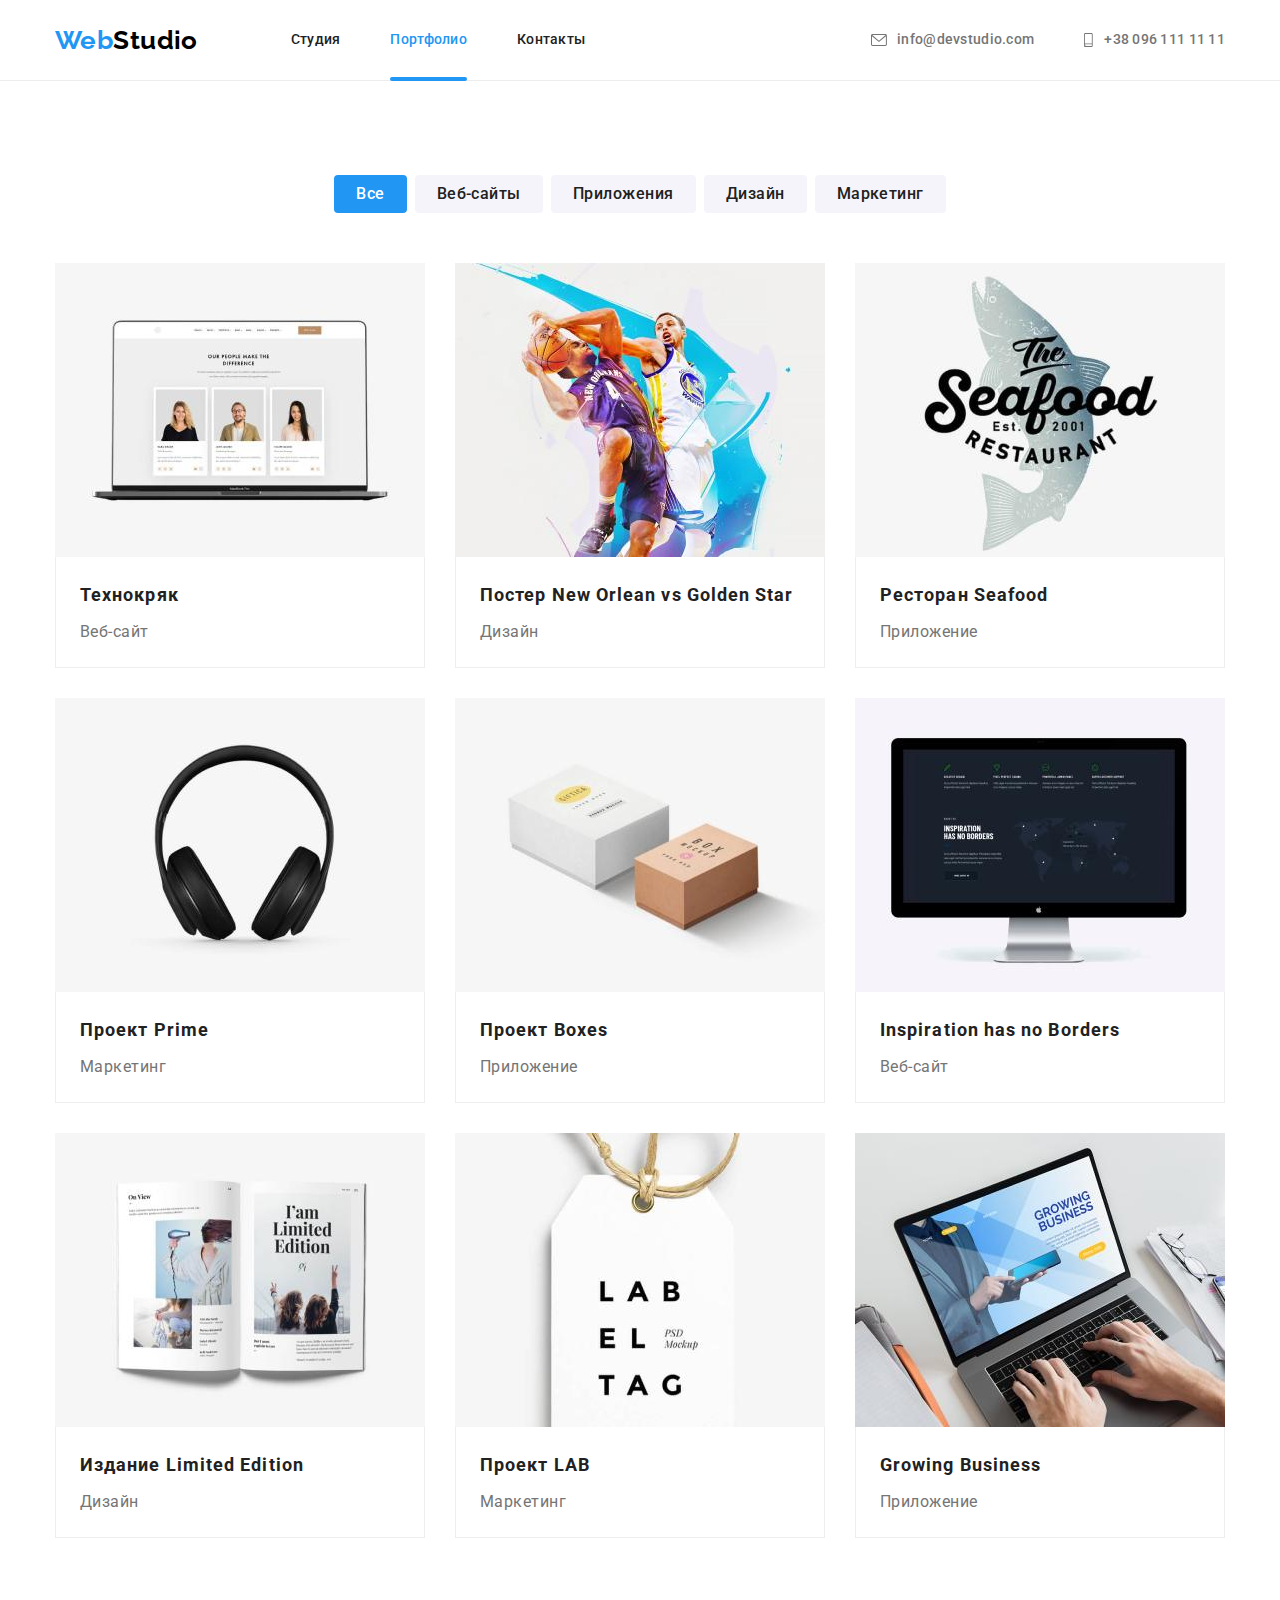
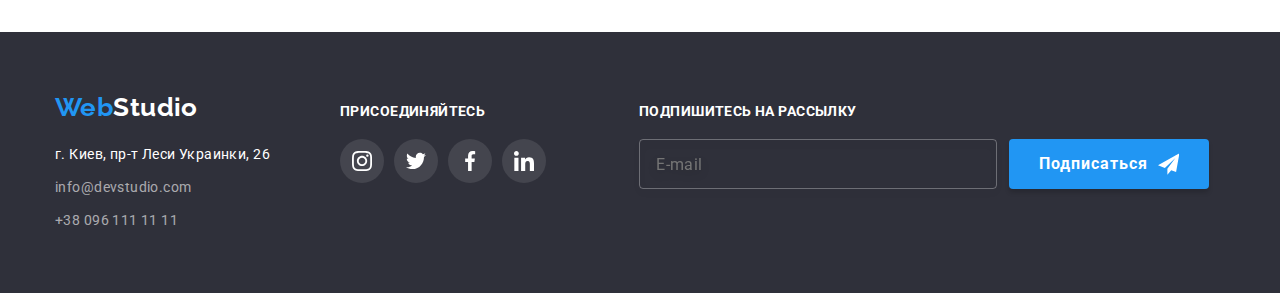
==== portfolio.html @ 06416f3c "змінені імена класів згідно ВЕМ" ====
<!DOCTYPE html>
<html lang="en">
<head>
    <meta charset="UTF-8">
    <meta http-equiv="X-UA-Compatible" content="IE=edge">
    <meta name="viewport" content="width=device-width, initial-scale=1.0">
    <title>Portfolio</title>
    <link href="https://fonts.googleapis.com/css2?family=Raleway:wght@700&family=Roboto:wght@400;500;700;900&display=swap"
        rel="stylesheet">
    <link rel="stylesheet" href="https://cdnjs.cloudflare.com/ajax/libs/modern-normalize/1.1.0/modern-normalize.min.css">
    <link rel="stylesheet" href="./css/styles.css">
</head>
<body>
    <!--навигация-->
    <header class="header">
        <div class="header__container container">
            <nav class="site-nav">
                <a href="./index.html" class="logo">Web<span class="logo__half">Studio</span></a>
                <ul class="site-nav list">
                    <li class="site-nav__item">
                        <a href="./index.html" class="site-nav__link">Студия</a>
                    </li>
                    <li class="site-nav__item">
                        <a href="./portfolio.html" class="site-nav__link site-nav__link--curent">Портфолио</a>
                    </li>
                    <li class="site-nav__item">
                        <a href="#" class="site-nav__link">Контакты</a>
                    </li>
    
                </ul>
            </nav>
            <ul class="header-contact list">
                <li class="header-contact__item">
                    <a href="mailto:info@devstudio.com" class="header-contact__link">
                        <svg class="header-contact__icon" style="width: 16px; height: 12px;">
                            <use href="./images/symbol-defs.svg#icon-envelope"></use>
                        </svg>
                        info@devstudio.com
                    </a>
                </li>
                <li><a href="tel:+380961111111" class="header-contact__link">
                        <svg class="header-contact__icon" style="width: 10px; height: 16px;">
                            <use href="./images/symbol-defs.svg#icon-smartphone"></use>
                        </svg>
                        +38 096 111 11 11</a></li>
            </ul>
        </div>
    </header>
        <main>
            <section class="portfolio section">
                <div class="container">
                <h1 class="portfolio__title-visually-hidden">Портфолио</h1>
                <!--фильтр-->
                <ul class="filter list">
                    <li class="filter__item"><button type="button" class="filter__button filter__button--curent">Все</button></li>
                    <li class="filter__item"><button type="button" class="filter__button">Веб-сайты</button></li>
                    <li class="filter__item"><button type="button" class="filter__button">Приложения</button></li>
                    <li class="filter__item"><button type="button" class="filter__button">Дизайн</button></li>
                    <li class="filter__item"><button type="button" class="filter__button">Маркетинг</button></li>
                </ul>

                <!--портфолио-->
                <ul class="project list">
                    <li class="project__item">
                        <a href="#" class="project__link">
                            <div class="project__thumb">
                                <img src="./images/Technocrack.jpg" alt="laptop" width="370" height="294">
                                <div class="overlay">
                                 <article>Технокряк это современная площадка распространения коронавируса. Компании используют эту платформу для цифрового
                            шпионажа и атак на защищённые сервера конкурентов.
                                 </article>
                                </div>
                            </div>
                            <div class="project__description">
                                <h3 class="project__title">Технокряк</h3>
                                <p class="project__type">Веб-сайт</p>
                            </div>
                        </a>
                    </li>
                    <li class="project__item">
                        <a href="#" class="project__link">
                            <div class="project__thumb">
                                <img src="./images/NewOrlean.jpg" alt="bascetball players" width="370" height="294">
                                <div class="overlay">
                                    <article>Lorem, ipsum dolor sit amet consectetur adipisicing elit. Labore delectus, nemo laborum velit error totam veniam ducimus repudiandae aut sint alias quisquam exercitationem tempore? Delectus, iusto aliquam.
                                    </article>
                                </div>
                            </div>
                            <div class="project__description">
                                <h3 class="project__title">Постер New Orlean vs Golden Star</h3>
                                <p class="project__type">Дизайн</p>
                            </div>
                        </a>
                    </li>
                    <li class="project__item">
                        <a href="#" class="project__link">
                            <div class="project__thumb">
                                <img src="./images/Seafood.jpg" alt="restaurant logo - sharck"  width="370" height="294">
                                <div class="overlay">
                                    <article>Lorem ipsum dolor sit, amet consectetur adipisicing elit. Aliquam ipsum numquam distinctio hic voluptatibus adipisci saepe debitis, voluptates laborum facilis, fuga rerum.
                                    </article>
                                </div>
                            </div>
                            <div class="project__description">
                                <h3 class="project__title">Ресторан Seafood</h3>
                                <p class="project__type">Приложение</p>
                            </div>
                        
                        </a>
                    </li>
                    <li class="project__item">
                        <a href="#" class="project__link">
                            <div class="project__thumb">
                                <img src="./images/Prime.jpg" alt="headphones"  width="370" height="294">
                                <div class="overlay">
                                    <article>Lorem ipsum dolor sit amet consectetur adipisicing elit. Cupiditate perferendis temporibus maiores, tempora eveniet repudiandae culpa amet. Nemo et ipsam eligendi explicabo quia exercitationem?
                                    </article>
                                </div>
                            </div>
                            <div class="project__description">
                            <h3 class="project__title">Проект Prime</h3>
                            <p class="project__type">Маркетинг</p>
                            </div>
                            </a>
                    </li>
                    <li class="project__item">
                        <a href="#" class="project__link">
                            <div class="project__thumb">
                                <img src="./images/Boxes.jpg" alt="two boxes"  width="370" height="294">
                                <div class="overlay">
                                    <article>Lorem ipsum dolor sit amet consectetur, adipisicing elit. Sunt quae magnam voluptas, maxime consectetur illo culpa!
                                    </article>
                                </div>
                            </div>
                            <div class="project__description">
                            <h3 class="project__title">Проект Boxes</h3>
                            <p class="project__type">Приложение</p>
                            </div>
                            </a>
                    </li>
                    <li class="project__item">
                        <a href="#" class="project__link">
                            <div class="project__thumb">
                                <img src="./images/insphasnoborder.jpg" alt="monitor"  width="370" height="294">
                                <div class="overlay">
                                    <article>Lorem ipsum dolor sit amet consectetur adipisicing elit. Debitis placeat amet ipsa est numquam provident consectetur maxime obcaecati, unde reiciendis repudiandae!
                                    </article>
                                </div>
                            </div>
                            <div class="project__description">
                            <h3 class="project__title">Inspiration has no Borders</h3>
                            <p class="project__type">Веб-сайт</p>
                            </div>
                        </a>
                    </li>
                    <li class="project__item">
                        <a href="#" class="project__link">
                            <div class="project__thumb">
                                <img src="./images/limitededition.jpg" alt="magazine"  width="370" height="294">
                                <div class="overlay">
                                    <article>Lorem ipsum dolor sit amet consectetur adipisicing elit. Odio, deleniti alias laboriosam quaerat laudantium architecto rem nihil incidunt!
                                    </article>
                                </div>
                            </div>
                            <div class="project__description">
                            <h3 class="project__title">Издание Limited Edition</h3>
                            <p class="project__type">Дизайн</p>
                            </div>
                        </a>
                    </li>
                    <li class="project__item">
                        <a href="#" class="project__link">
                            <div class="project__thumb">
                                <img src="./images/lab.jpg" alt="price tag"  width="370" height="294">
                                <div class="overlay">
                                    <article>Lorem ipsum dolor sit amet consectetur adipisicing elit. Est quam optio a magni quia, unde temporibus ratione eveniet excepturi nihil!
                                    </article>
                                </div>
                            </div>
                            <div class="project__description">
                            <h3 class="project__title">Проект LAB</h3>
                            <p class="project__type">Маркетинг</p>
                            </div>
                        </a>
                    </li>
                    <li class="project__item">
                        <a href="#" class="project__link">
                            <div class="project__thumb">
                                <img src="./images/business.jpg" alt="man typing 'on laptop"  width="370" height="294">
                                <div class="overlay">
                                    <article> Lorem ipsum, dolor sit amet consectetur adipisicing elit. Placeat amet, excepturi perspiciatis autem quisquam similique.
                                    </article>
                                </div>
                            </div>
                            <div class="project__description">
                            <h3 class="project__title">Growing Business</h3>
                            <p class="project__type">Приложение</p>
                            </div>
                        </a>
                    </li>
                    </ul>
        </div>

        </section>
    </main>

    <!--контакты-->
    <footer class="footer">
        <div class="footer__display container">
            <div>
                <a href="./index.html" class="logo logo--footer">Web<span class="footer__logo-half">Studio</span></a>
                <address>
                    <p class="footer__location">г. Киев, пр-т Леси Украинки, 26</p>
    
                    <ul class="footer__adress list">
                        <li class="footer__item"><a href="mailto:info@devstudio.com"
                                class="footer__contact">info@devstudio.com</a></li>
                        <li class="footer__item"><a href="tel:+380961111111" class="footer__contact">+38 096 111 11 11</a>
                        </li>
                    </ul>
    
                </address>
            </div>
    
    
            <div class="join">
                <h3 class="footer-subtitle">присоединяйтесь</h3>
                <ul class="social-networks join__social-networks list">
                    <li class="social-networks__item">
                        <a href="#" class="social-networks__link social-networks__link--bg">
                            <svg class="social-networks__icon social-networks__icon--color">
                                <use href="./images/symbol-defs.svg#icon-instagram"></use>
                            </svg>
                        </a>
                    </li>
                    <li class="social-networks__item">
                        <a href="#" class="social-networks__link social-networks__link--bg">
                            <svg class="social-networks__icon social-networks__icon--color">
                                <use href="./images/symbol-defs.svg#icon-twitter"></use>
                            </svg>
                        </a>
                    </li>
                    <li class="social-networks__item">
                        <a href="#" class="social-networks__link social-networks__link--bg">
                            <svg class="social-networks__icon social-networks__icon--color">
                                <use href="./images/symbol-defs.svg#icon-facebook"></use>
                            </svg>
                        </a>
                    </li>
                    <li class="social-networks__item">
                        <a href="#" class="social-networks__link social-networks__link--bg">
                            <svg class="social-networks__icon social-networks__icon--color">
                                <use href="./images/symbol-defs.svg#icon-linkedin"></use>
                            </svg>
                        </a>
                    </li>
                </ul>
            </div>
            <div class="subscription">
                <h3 class="footer-subtitle">Подпишитесь на рассылку</h3>
                <form class="subscription__form">
                    <input type="email" name="email" placeholder="E-mail" class="subscription__email" required>
                    <button type="submit" class="button subscription__button">Подписаться
                        <svg width="24" height="24" class="subscription__icon">
                            <use href="./images/symbol-defs.svg#icon-send"></use>
                        </svg>
                    </button>
                </form>
            </div>
        </div>
    </footer>
    
</body>
</html>
---- css/styles.css ----
:root {
  --primary-text-color: #757575;
  --secondary-color: #212121;
  --text-white: #ffffff;
  --accent-color: #2196f3;
  --primary-bgc: #ffffff;
  --secondary-bgc: #f5f4fa;
  --footer-bcg: #2f303a;
}

body {
  font-family: Roboto, sans-serif;
  background-color: var(--primary-bgc);
  color: var(--primary-text-color);
  font-size: 14px;
  letter-spacing: 0.03em;
}

/*обнулюяю відступи окремих елементів**/
h1,
h2,
h3,
h4,
h5,
h6,
ul,
p {
  margin: 0;
  padding: 0;
}

/*задаю значення та спосіб відображення всіх елементів img*/
img {
  display: block;
  max-width: 100%;
}

/*параметри контейнера*/
.container {
  margin-left: auto;
  margin-right: auto;
  padding-left: 15px;
  padding-right: 15px;
  width: 1200px;
}

/*параметри секій*/
.section {
  padding-bottom: 94px;
  padding-top: 94px;
}

/*Прибирає маркери списку*/
.list {
  list-style: none;
}

/*Header*/
.header {
  border-bottom: solid 1px #ececec;
}

/*перелаштовує на flex елементи всередині heaer*/
.header__container {
  display: flex;
  align-items: center;
}

/*Логотип*/

.logo {
  margin-right: 93px;

  font-family: "Raleway", sans-serif;
  font-weight: 700;
  font-size: 26px;
  line-height: 1.19;

  color: var(--accent-color);
  text-decoration: none;
}

.logo__half {
  color: #000000;
}

/*Навігація сайту*/
.site-nav {
  display: flex;
  align-items: center;
}

.site-nav__link {
  display: block;
  padding: 32px 0;

  color: var(--secondary-color);
  text-decoration: none;
  font-weight: 500;
  font-size: 14px;
  line-height: 1.14;
  letter-spacing: 0.02em;

  transition: color 250ms cubic-bezier(0.4, 0, 0.2, 1);
}

.site-nav__item:not(:last-child) {
  margin-right: 50px;
}

.site-nav__link:hover,
.site-nav__link:focus {
  color: var(--accent-color);
}
.site-nav__link--curent {
  position: relative;
  color: var(--accent-color);
}

.site-nav__link--curent::after {
  position: absolute;
  bottom: -1px;
  display: block;

  content: "";
  width: 100%;
  height: 4px;

  background-color: var(--accent-color);
  border-radius: 2px;
}

/*Контакти*/

.header-contact {
  display: flex;
  margin-left: auto;
}

.header-contact__link {
  display: flex;
  align-items: center;

  color: var(--primary-text-color);
  text-decoration: none;
  font-weight: 500;
  font-size: 14px;
  line-height: 1.14;
  letter-spacing: 0.02em;

  transition: color 250ms cubic-bezier(0.4, 0, 0.2, 1);
}

.header-contact__link:hover,
.header-contact__link:focus {
  color: var(--accent-color);
}

.header-contact__item:first-child {
  margin-right: 50px;
}
.header-contact__icon {
  fill: var(--primary-text-color);
  margin-right: 10px;

  transition: fill 250ms cubic-bezier(0.4, 0, 0.2, 1);
}
.header-contact__link:hover .header-contact__icon {
  fill: var(--accent-color);
}

/*Body*/

/*Hero*/
.section.hero {
  background-color: var(--footer-bcg);
  padding: 200px 0;
  text-align: center;
  margin: 0 auto;

  background-image: linear-gradient(
      to right,
      rgba(47, 48, 58, 0.4),
      rgba(47, 48, 58, 0.4)
    ),
    url(../images/hero_image.jpg);
  background-repeat: no-repeat;
  background-position: center;
  max-width: 1600px;
}

/*основний заголовок*/
.hero__title {
  margin: 0 auto;
  max-width: 696px;
  margin-bottom: 30px;

  color: var(--text-white);
  font-weight: 900;
  font-size: 44px;
  line-height: 1.36;
  letter-spacing: 0.06em;
  text-transform: uppercase;
}

/*кнопка "замовити послугу"*/
.button {
  padding: 10px 32px;

  color: var(--text-white);
  background-color: var(--accent-color);
  font-family: "Roboto", sans-serif;
  font-weight: 700;
  font-size: 16px;
  line-height: 1.88;
  letter-spacing: 0.06em;

  border-color: transparent;
  border-radius: 4px;
  box-shadow: 0px 4px 4px rgba(0, 0, 0, 0.15);
  cursor: pointer;

  transition: bacground-color 250ms cubic-bezier(0.4, 0, 0.2, 1);
}

.button:hover,
.button:focus {
  background-color: #188ce8;
  box-sizing: border-box;
  box-shadow: 0px 4px 4px rgba(0, 0, 0, 0.15);

  border-radius: 4px;
}

/*переваги*/
.features {
  padding-bottom: 0;
}

.features__list {
  display: flex;
  flex-wrap: wrap;
  margin-left: calc(-1 * 30px);
}

.features__image {
  display: flex;
  height: 120px;
  align-items: center;
  justify-content: center;
  margin-bottom: 30px;

  background-color: var(--secondary-bgc);
  border-radius: 4px;
}

.features__icon {
  width: 70px;
  height: 70px;
}

.features__item {
  margin-left: 30px;
  flex-basis: calc((100% - 4 * 30px) / 4);
}

.features__title {
  margin-bottom: 10px;

  font-weight: 700;
  font-size: 14px;
  line-height: 1.14;
  text-transform: uppercase;

  color: var(--secondary-color);
}

.features__text {
  font-weight: 400;
  line-height: 1.71;
}

/*Секція 3  чим ми займаємось*/

/*заголовки секцій*/
.section-title {
  margin: 0 auto;
  margin-bottom: 50px;

  font-weight: 700;
  font-size: 36px;
  line-height: 1.17;
  text-align: center;
  letter-spacing: 0.03em;

  color: var(--secondary-color);
}

/*контент секції 3*/
.business__list {
  display: flex;
  flex-wrap: wrap;
  margin-left: -30px;
}

.business__item {
  position: relative;

  margin-left: 30px;
  flex-basis: calc((100% - 3 * 30px) / 3);
}

.business__title {
  position: absolute;
  bottom: 0px;

  width: 100%;
  padding: 27px 0px;

  font-weight: 700;
  font-size: 14px;
  line-height: 1.14;
  text-align: center;
  letter-spacing: 0.03em;
  text-transform: uppercase;

  color: var(--text-white);
  background: rgba(47, 48, 58, 0.8);
}

/*Секція 4  команда*/
.team {
  background: var(--secondary-bgc);
}

.team__list {
  display: flex;
  flex-wrap: wrap;
  margin-left: -30px;
}

/*карточки "команда"*/
.team__item {
  margin-left: 30px;
  flex-basis: calc((100% - 30px * 4) / 4);

  background: var(--primary-bgc);
  box-shadow: 0px 1px 3px rgba(0, 0, 0, 0.12), 0px 1px 1px rgba(0, 0, 0, 0.14),
    0px 2px 1px rgba(0, 0, 0, 0.2);
  border-radius: 0px 0px 4px 4px;
}

/*заголовки карток*/
.team__name {
  margin-bottom: 10px;

  font-weight: 500;
  font-size: 16px;
  line-height: 1.19;
  text-align: center;
  letter-spacing: 0.03em;
  color: var(--secondary-color);
}
.team__position {
  font-size: 16px;
  line-height: 1.19;

  text-align: center;
}

/*заголовки карток - згруповані*/
.team__discription {
  padding: 30px 32px 30px 32px;
  text-align: center;
  box-sizing: border-box;
  align-items: center;
}

/*соціальні мережі*/
.social-networks {
  display: flex;
  margin-top: 16px;
  margin-left: 0px;
  justify-content: space-between;
}

.social-networks__item:not(:last-child) {
  margin-right: 10px;
}

.social-networks__link {
  display: flex;
  align-items: center;
  justify-content: center;
  width: 44px;
  height: 44px;

  background-color: var(--primary-bgc);
  border-radius: 50%;

  transition: background-color 250ms cubic-bezier(0.4, 0, 0.2, 1);
}

.social-networks__icon {
  width: 20px;
  height: 20px;

  fill: #afb1b8;

  transition: fill 250ms cubic-bezier(0.4, 0, 0.2, 1);
}

.social-networks__link:hover .social-networks__icon,
.social-networks__link:focus .social-networks__icon {
  fill: var(--text-white);
}

.social-networks__link:hover,
.social-networks__link:focus {
  background-color: var(--accent-color);
}

/*секція 5 regular-customers*/
.regular-customers__list {
  display: flex;
  flex-wrap: wrap;
  margin-left: -30px;
}

.regular-customers__item {
  margin-left: 30px;
  flex-basis: calc((100% - 30px * 6) / 6);
}

.regular-customers__link {
  display: flex;
  align-items: center;
  justify-content: center;

  width: 170px;
  height: 92px;

  border: solid 1px #afb1b8;
  border-radius: 4px;

  transition: border 250ms cubic-bezier(0.4, 0, 0.2, 1);
}
.regular-customers__link:hover,
.regular-customers__link:focus {
  border: solid 1px var(--accent-color);
}

.regular-customers__logo {
  width: 106px;
  height: 60px;

  fill: #afb1b8;
  box-sizing: border-box;

  transition: fill 250ms cubic-bezier(0.4, 0, 0.2, 1);
}

.regular-customers__link:hover .regular-customers__logo,
.regular-customers__link:focus .regular-customers__logo {
  fill: var(--accent-color);
}

/*footer*/
.footer {
  background: var(--footer-bcg);
  padding: 60px 0;
}

/*параметри логотипу у футері*/
.logo--footer {
  display: inline-block;
  margin-bottom: 20px;
  margin-right: 0px;
}
.footer__logo-half {
  color: var(--text-white);
}

/*адреса*/
.footer__location {
  font-style: normal;
  line-height: 1.71;

  color: var(--text-white);

  margin-bottom: 9px;
}

/*контактні дані*/
.footer__contact {
  font-style: normal;
  line-height: 1.71;
  text-decoration: none;

  color: rgba(255, 255, 255, 0.6);

  transition: color 250ms cubic-bezier(0.4, 0, 0.2, 1);
}
.footer__contact:hover,
.footer__contact:focus {
  color: var(--accent-color);
}

.footer__item:first-child {
  margin-bottom: 9px;
}

/*footer social list*/

.footer__display {
  display: flex;
  align-items: baseline;
}

.join {
  margin-left: 70px;
}
.footer-subtitle {
  margin-bottom: 20px;

  font-weight: 700;
  font-size: 14px;
  line-height: 16px;
  letter-spacing: 0.03em;
  text-transform: uppercase;

  color: #ffffff;
}

.join__social-networks {
  display: flex;
  justify-content: space-between;
}

.social-networks__item:not(:last-child) {
  margin-right: 10px;
}

.social-networks__link--bg {
  background: rgba(255, 255, 255, 0.1);
}

.social-networks__icon--color {
  fill: var(--text-white);
}

/*footer form*/

.subscription {
  margin-left: 93px;
}
.subscription__form {
  display: flex;
}
.subscription__email {
  display: flex;
  align-items: center;
  width: 358px;
  height: 50px;
  padding-left: 16px;

  font-size: 16px;
  line-height: 1.25;
  letter-spacing: 0.03em;
  color: rgba(255, 255, 255, 0.6);

  border: 1px solid rgba(255, 255, 255, 0.3);
  box-sizing: border-box;
  filter: drop-shadow(0px 4px 4px rgba(0, 0, 0, 0.15));
  border-radius: 4px;
  background: transparent;

  transition: border-color 250ms cubic-bezier(0.4, 0, 0.2, 1);
}

.subscription__email:focus-within {
  outline: none;
  border-color: var(--accent-color);
}

.subscription__button {
  display: flex;
  align-items: center;
  justify-content: center;
  padding: 10px 28px;
  width: 200px;
  height: 50px;
  margin-left: 12px;
}

.subscription__icon {
  fill: var(--primary-bgc);
  margin-left: 10px;
}

/*Backdrop*/

.backdrop {
  position: fixed;
  top: 0;
  left: 0;
  width: 100%;
  height: 100%;

  background: rgba(0, 0, 0, 0.2);

  transition: opacity 250ms cubic-bezier(0.4, 0, 0.2, 1),
    visibility 250ms cubic-bezier(0.4, 0, 0.2, 1);
  opacity: 1;
}
.modal {
  display: block;
  position: absolute;
  top: 50%;
  left: 50%;

  min-height: 581px;
  min-width: 528px;
  background: var(--primary-bgc);

  box-shadow: 0px 1px 3px rgba(0, 0, 0, 0.12), 0px 1px 1px rgba(0, 0, 0, 0.14),
    0px 2px 1px rgba(0, 0, 0, 0.2);
  border-radius: 4px;

  transition: transform 250ms cubic-bezier(0.4, 0, 0.2, 1);
  transform: translate(-50%, -50%) scale(1);
}

.backdrop.is-hidden .modal {
  transform: translate(-50%, -50%) scale(1.1);
  display: block;
  position: absolute;
  top: 50%;
  left: 50%;
}

.backdrop.is-hidden {
  opacity: 0;
  pointer-events: none;
  visibility: hidden;
}

.close-button__image {
  width: 18px;
  height: 18px;
  fill: #000000;

  transition: fill 250ms cubic-bezier(0.4, 0, 0.2, 1);
}

.close-button__image:hover,
.close-button__image:focus {
  fill: var(--accent-color);
}
.close-button {
  position: absolute;
  top: 8px;
  right: 8px;

  display: flex;
  width: 30px;
  height: 30px;
  align-items: center;
  justify-content: center;

  background: var(--primary-bgc);
  border: 1px solid rgba(0, 0, 0, 0.1);
  border-radius: 50%;
  cursor: pointer;
}
/*===Форма===*/
.main-form {
  padding: 40px;
}
.main-form__title {
  display: inline-block;
  margin-bottom: 12px;
  font-size: 700;
  font-size: 20px;
  line-height: 1.15;
  align-items: center;
  vertical-align: Top;
  letter-spacing: 0.03em;
  color: var(--secondary-color);
}
.input {
  position: relative;
  display: flex;
  flex-direction: column;
}
.input:not(:last-child) {
  margin-bottom: 10px;
}
.input__field {
  width: 448px;
  height: 40px;
  box-sizing: border-box;
  padding: 12px 12px 12px 42px;
  margin-top: 4px;

  font-size: 16px;
  line-height: 1.16;
  letter-spacing: 0.01em;

  border: 1px solid rgba(33, 33, 33, 0.2);
  border-radius: 4px;
  cursor: pointer;

  transition: border-color 250ms cubic-bezier(0.4, 0, 0.2, 1);
}
.input__lable {
  display: flex;
  flex-direction: column;
  margin-left: 0;
  margin-right: 0;

  font-size: 12px;
  line-height: 1.17;
  letter-spacing: 0.01em;
  color: var(--primary-text-color);
}

.input__field:focus-within {
  border-color: var(--accent-color);
  outline: none;
}

.input__icon {
  position: absolute;
  display: flex;
  width: 18px;
  height: 18px;
  justify-content: baseline;
  align-items: baseline;
  left: 12px;
  top: 29px;

  fill: var(--secondary-color);
  transition: fill 250ms cubic-bezier(0.4, 0, 0.2, 1);
}

.input__lable:focus-within .input__icon {
  fill: var(--accent-color);
}

.input__coment {
  box-sizing: content-box;
  position: relative;
  resize: none;
  width: 448px;
  height: 120px;
  padding: 12px 16px;
  margin-top: 4px;

  font-size: 12px;
  line-height: 1.17;
  letter-spacing: 0.01em;
  color: #757575;

  border: 1px solid rgba(33, 33, 33, 0.2);
  box-sizing: border-box;
  border-radius: 4px;

  transition: border-color 250ms cubic-bezier(0.4, 0, 0.2, 1);
}

.input__coment:focus-within {
  border-color: var(--accent-color);
  outline: none;
}

.input__coment::placeholder {
  font-size: 14px;
  line-height: 1.14;
  letter-spacing: 0.01em;

  color: rgba(117, 117, 117, 0.5);
}

.check-box {
  display: flex;
  justify-content: baseline;
  align-items: baseline;
  margin-top: 20px;
  margin-bottom: 30px;
}
.check-box__label {
  display: flex;
  justify-content: center;
  align-items: center;
  margin-left: auto;
  margin-right: auto;
  font-size: 14px;
  line-height: 1.71;
  letter-spacing: 0.03em;
  color: var(--primary-text-color);
}
.check-box__marck {
  width: 16px;
  height: 15px;
  margin-right: 7px;
  appearance: none;
}

.check-box__image {
  width: 16px;
  height: 15px;
  margin-right: 7px;

  fill: var(--text-white);
  border: 2px solid var(--secondary-color);
  border-radius: 2px;

  transition: background-color 250ms cubic-bezier(0.4, 0, 0.2, 1),
    border-color 250ms cubic-bezier(0.4, 0, 0.2, 1);
}
.check-box__marck:checked + .check-box__image {
  width: 16px;
  height: 15px;
  fill: var(--text-white);
  border-color: var(--accent-color);
  background-color: var(--accent-color);
  background-origin: border-box;
}

.check-box__text {
  font-size: 14px;
  line-height: 1.71;
  letter-spacing: 0.03em;
  color: var(--primary-text-color);
}
.check-box__link {
  font-size: 14px;
  line-height: 24px;
  letter-spacing: 0.03em;
  color: var(--accent-color);
}
.main-form__btn {
  display: flex;
  align-items: center;
  justify-content: center;
  padding: 10px 28px;
  width: 200px;
  height: 50px;
  margin-left: auto;
  margin-right: auto;
}

/*Portfolio*/

/*приховує заголовок секції*/
.portfolio__title-visually-hidden {
  position: absolute;
  width: 1px;
  height: 1px;
  margin: -1px;
  border: 0;
  padding: 0;

  white-space: nowrap;
  clip-path: inset(100%);
  clip: rect(0 0 0 0);
  overflow: hidden;
}

/*Фільтр*/
.filter {
  display: flex;
  justify-content: center;
  margin-bottom: 50px;
}

.filter__item:not(:last-child) {
  margin-right: 8px;
}

/*конпки фільтра*/
.filter__button {
  padding: 6px 22px;

  font-family: Roboto;
  font-weight: 500;
  font-size: 16px;
  line-height: 1.63;
  text-align: center;
  letter-spacing: 0.03em;

  border: none;
  border-radius: 4px;
  color: var(--secondary-color);
  background-color: var(--secondary-bgc);
  cursor: pointer;

  transition: color 250ms cubic-bezier(0.4, 0, 0.2, 1),
    background-color 250ms cubic-bezier(0.4, 0, 0.2, 1),
    box-shadow 250ms cubic-bezier(0.4, 0, 0.2, 1);
}

.filter__button:hover,
.filter__button:focus {
  color: var(--text-white);
  background-color: var(--accent-color);
  box-shadow: 0px 3px 1px rgba(0, 0, 0, 0.1), 0px 1px 2px rgba(0, 0, 0, 0.08),
    0px 2px 2px rgba(0, 0, 0, 0.12);
  border-radius: 4px;
}

.filter__button--curent {
  color: var(--text-white);
  background-color: var(--accent-color);
}

/*Проекти*/
.project {
  display: flex;
  flex-wrap: wrap;
  margin-left: -30px;
  margin-top: -30px;
}

/*карточки*/
.project__item {
  margin-left: 30px;
  margin-top: 30px;
  flex-basis: calc((100% - 30px * 3) / 3);

  background-color: var(--primary-bgc);
}

.project__link {
  display: block;
  height: 100%;
  font-family: Roboto;
  text-decoration: none;

  transition: box-shadow 250ms cubic-bezier(0.4, 0, 0.2, 1);
}
.project__link:hover,
.project__link:focus {
  display: block;
  box-shadow: 0px 1px 1px rgba(0, 0, 0, 0.12), 0px 4px 4px rgba(0, 0, 0, 0.06),
    1px 4px 6px rgba(0, 0, 0, 0.16);
}

/*заголовки карток - згруповані*/
.project__description {
  padding: 20px 24px;
  border: solid 1px #eeeeee;
  border-top: none;
}

/*заголовки карток*/
.project__title {
  margin-bottom: 4px;

  font-weight: 700;
  font-size: 18px;
  line-height: 2;
  letter-spacing: 0.06em;

  color: var(--secondary-color);
}
.project__type {
  font-size: 16px;
  line-height: 1.88;
  letter-spacing: 0.03em;
  color: var(--primary-text-color);
}

/*Оверлей*/

.project__thumb {
  position: relative;
  overflow: hidden;
}

.overlay {
  position: absolute;
  width: 100%;
  height: 100%;
  top: 0%;
  left: 0%;

  padding: 63px 24px;
  font-size: 18px;
  line-height: 1.55;
  letter-spacing: 0.03em;

  color: var(--text-white);
  background: rgba(33, 150, 243, 0.9);

  transform: translateY(calc(100% + 1px));
  transition: transform 250ms cubic-bezier(0.4, 0, 0.2, 1);
}

.project__link:hover .overlay,
.project__link:focus .overlay {
  transform: translateY(0);
}
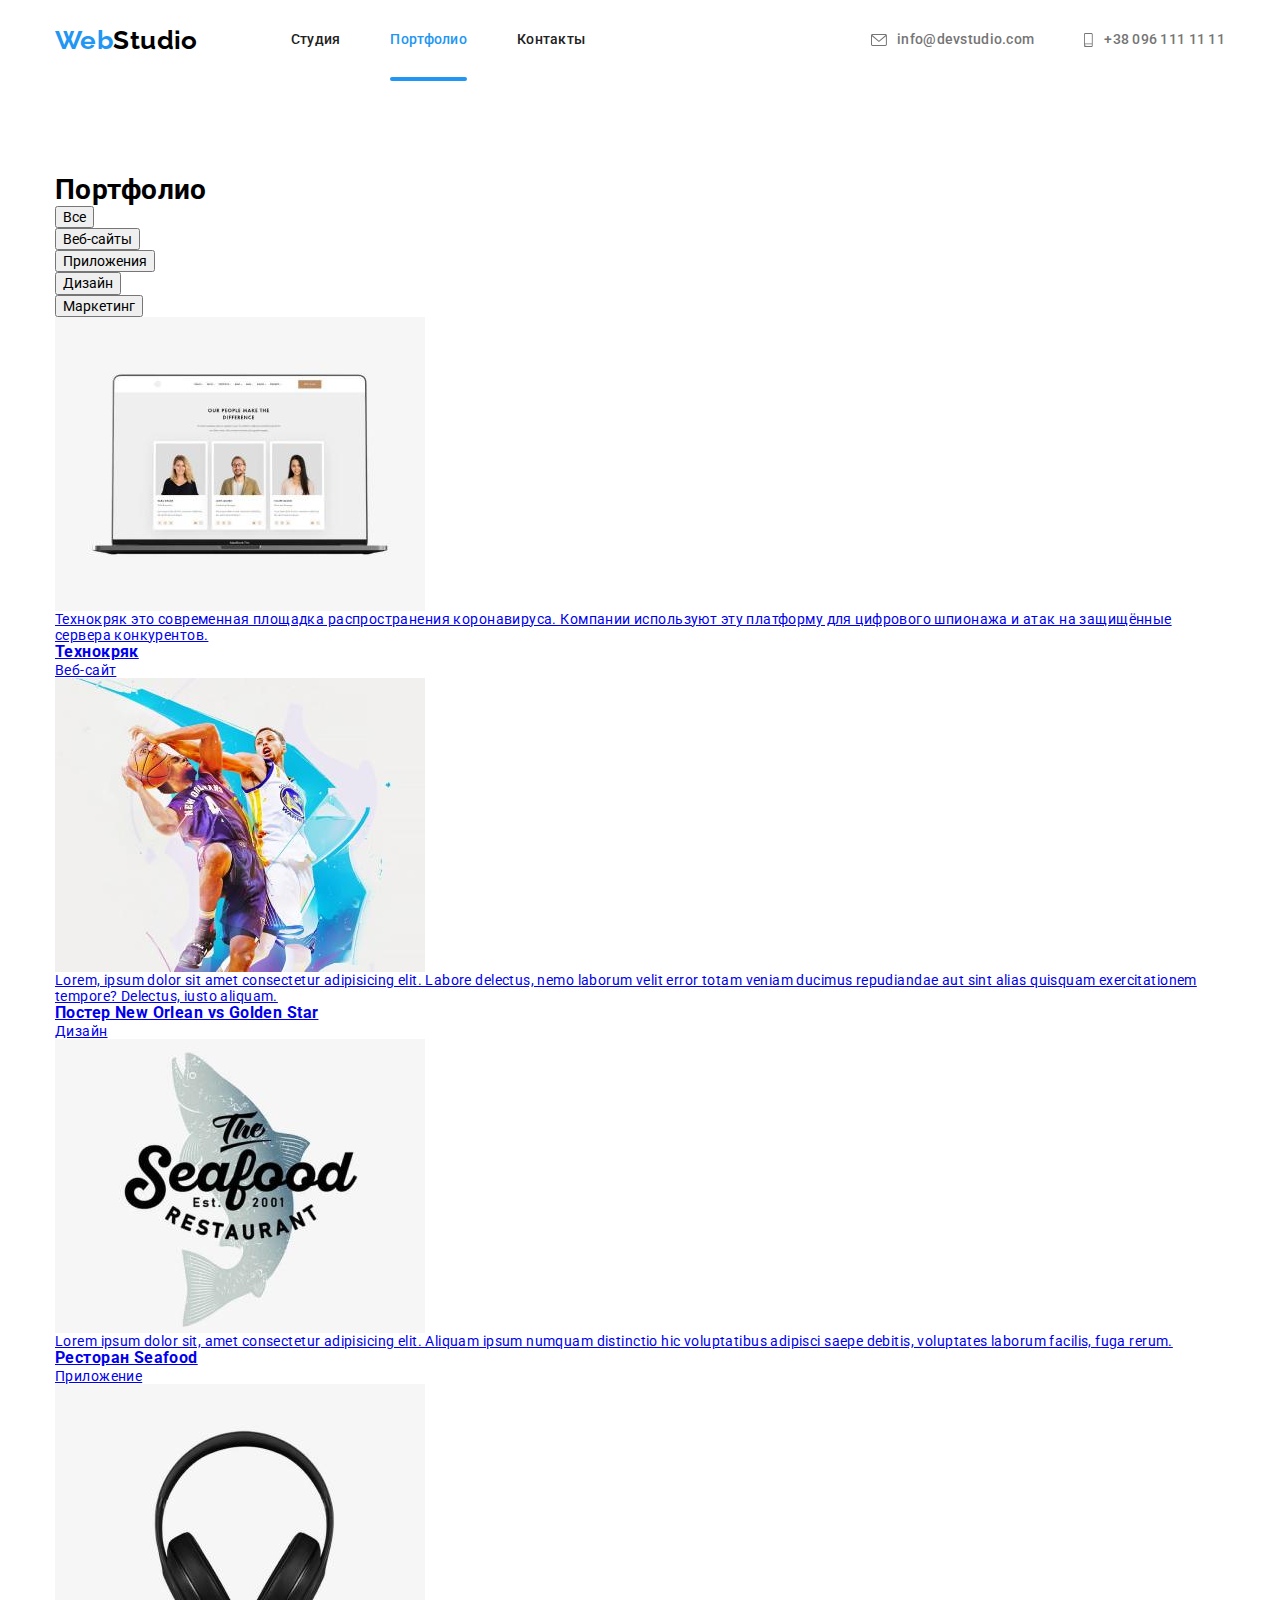
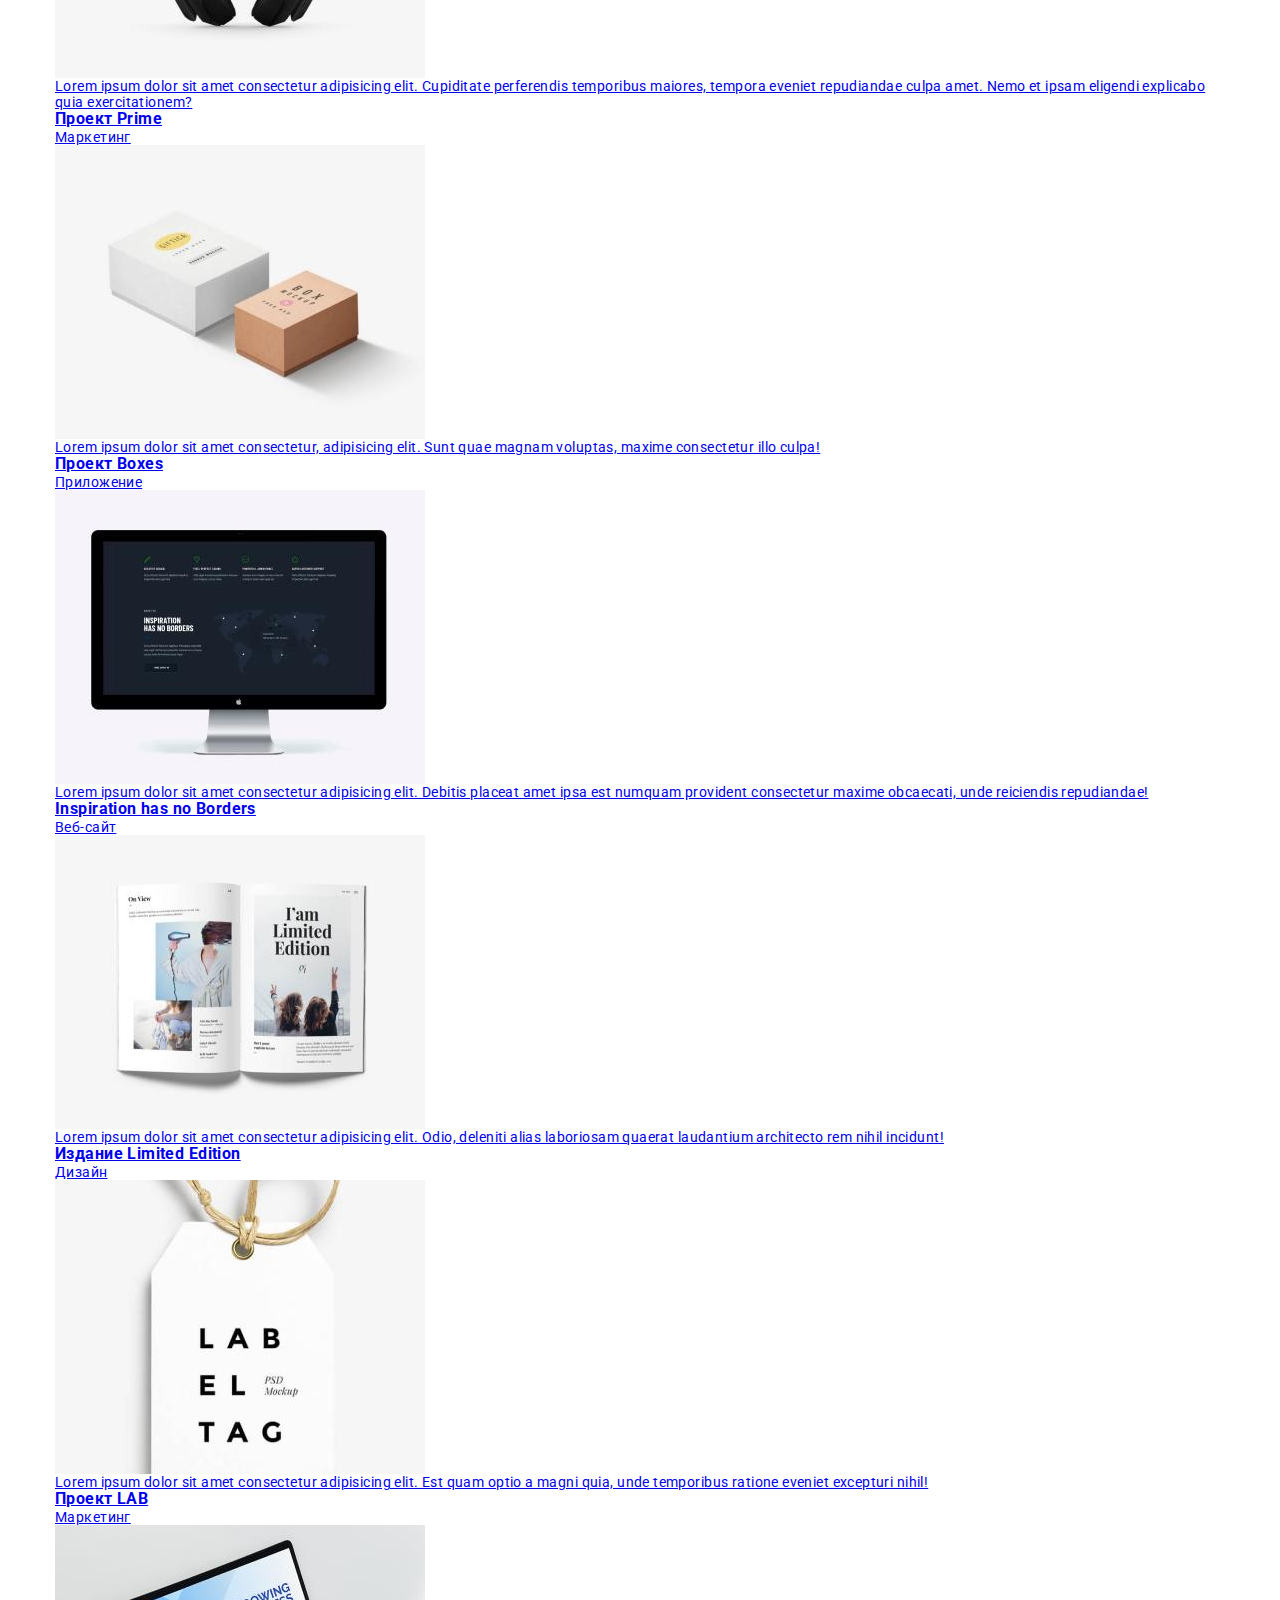
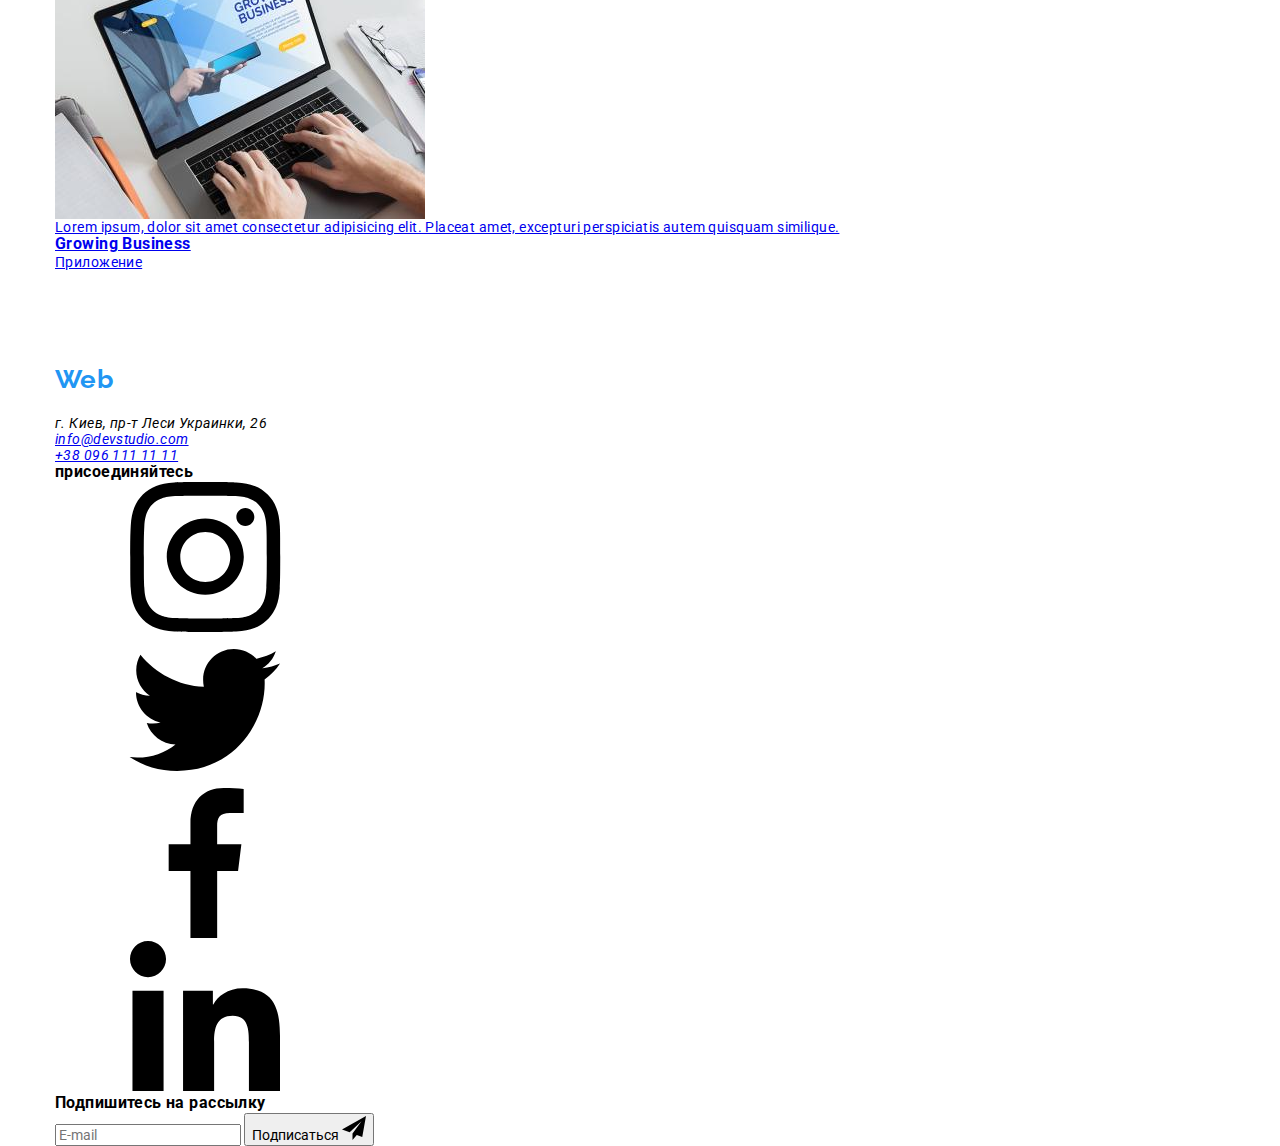
==== commit 73fc5bff: "Рефакторинг SASS" ====
--- a/portfolio.html
+++ b/portfolio.html
@@ -8,7 +8,7 @@
     <link href="https://fonts.googleapis.com/css2?family=Raleway:wght@700&family=Roboto:wght@400;500;700;900&display=swap"
         rel="stylesheet">
     <link rel="stylesheet" href="https://cdnjs.cloudflare.com/ajax/libs/modern-normalize/1.1.0/modern-normalize.min.css">
-    <link rel="stylesheet" href="./css/styles.css">
+    <link rel="stylesheet" href="./css/main.min.css">
 </head>
 <body>
     <!--навигация-->
--- a/css/main.min.css
+++ b/css/main.min.css
@@ -0,0 +1,2 @@
+body{font-family:"Roboto",sans-serif;background-color:var(--primary-bgc);color:var(--primary-text-color);font-size:14px;letter-spacing:0.03em}h1,h2,h3,h4,h5,h6,ul,p{margin:0;padding:0}img{display:block;max-width:100%}.container{margin-left:auto;margin-right:auto;padding-left:15px;padding-right:15px;width:1200px}.section{padding-bottom:94px;padding-top:94px}.list{list-style:none}.logo{margin-right:93px;font-family:"Raleway",sans-serif;font-weight:700;font-size:26px;line-height:1.19;color:#2196f3;text-decoration:none}.logo__half{color:#000}.logo--footer{display:inline-block;margin-bottom:20px;margin-right:0px}.footer__logo-half{color:#fff}.header__container{display:-webkit-box;display:-ms-flexbox;display:flex;-webkit-box-align:center;-ms-flex-align:center;align-items:center}.site-nav{display:-webkit-box;display:-ms-flexbox;display:flex;-webkit-box-align:center;-ms-flex-align:center;align-items:center}.site-nav__link{display:block;padding:32px 0;color:#212121;text-decoration:none;font-weight:500;font-size:14px;line-height:1.14;letter-spacing:0.02em;-webkit-transition:color 250ms cubic-bezier(0.4, 0, 0.2, 1);transition:color 250ms cubic-bezier(0.4, 0, 0.2, 1)}.site-nav__item:not(:last-child){margin-right:50px}.site-nav__link:hover,.site-nav__link:focus{color:#2196f3}.site-nav__link--curent{position:relative;color:#2196f3}.site-nav__link--curent::after{position:absolute;bottom:-1px;display:block;content:"";width:100%;height:4px;background-color:#2196f3;border-radius:2px}.header-contact{display:-webkit-box;display:-ms-flexbox;display:flex;margin-left:auto}.header-contact__link{display:-webkit-box;display:-ms-flexbox;display:flex;-webkit-box-align:center;-ms-flex-align:center;align-items:center;color:#757575;text-decoration:none;font-weight:500;font-size:14px;line-height:1.14;letter-spacing:0.02em;-webkit-transition:color 250ms cubic-bezier(0.4, 0, 0.2, 1);transition:color 250ms cubic-bezier(0.4, 0, 0.2, 1)}.header-contact__link:hover,.header-contact__link:focus{color:#2196f3}.header-contact__item:first-child{margin-right:50px}.header-contact__icon{fill:#757575;margin-right:10px;-webkit-transition:fill 250ms cubic-bezier(0.4, 0, 0.2, 1);transition:fill 250ms cubic-bezier(0.4, 0, 0.2, 1)}.header-contact__link:hover .header-contact__icon{fill:#2196f3}
+/*# sourceMappingURL=main.min.css.map */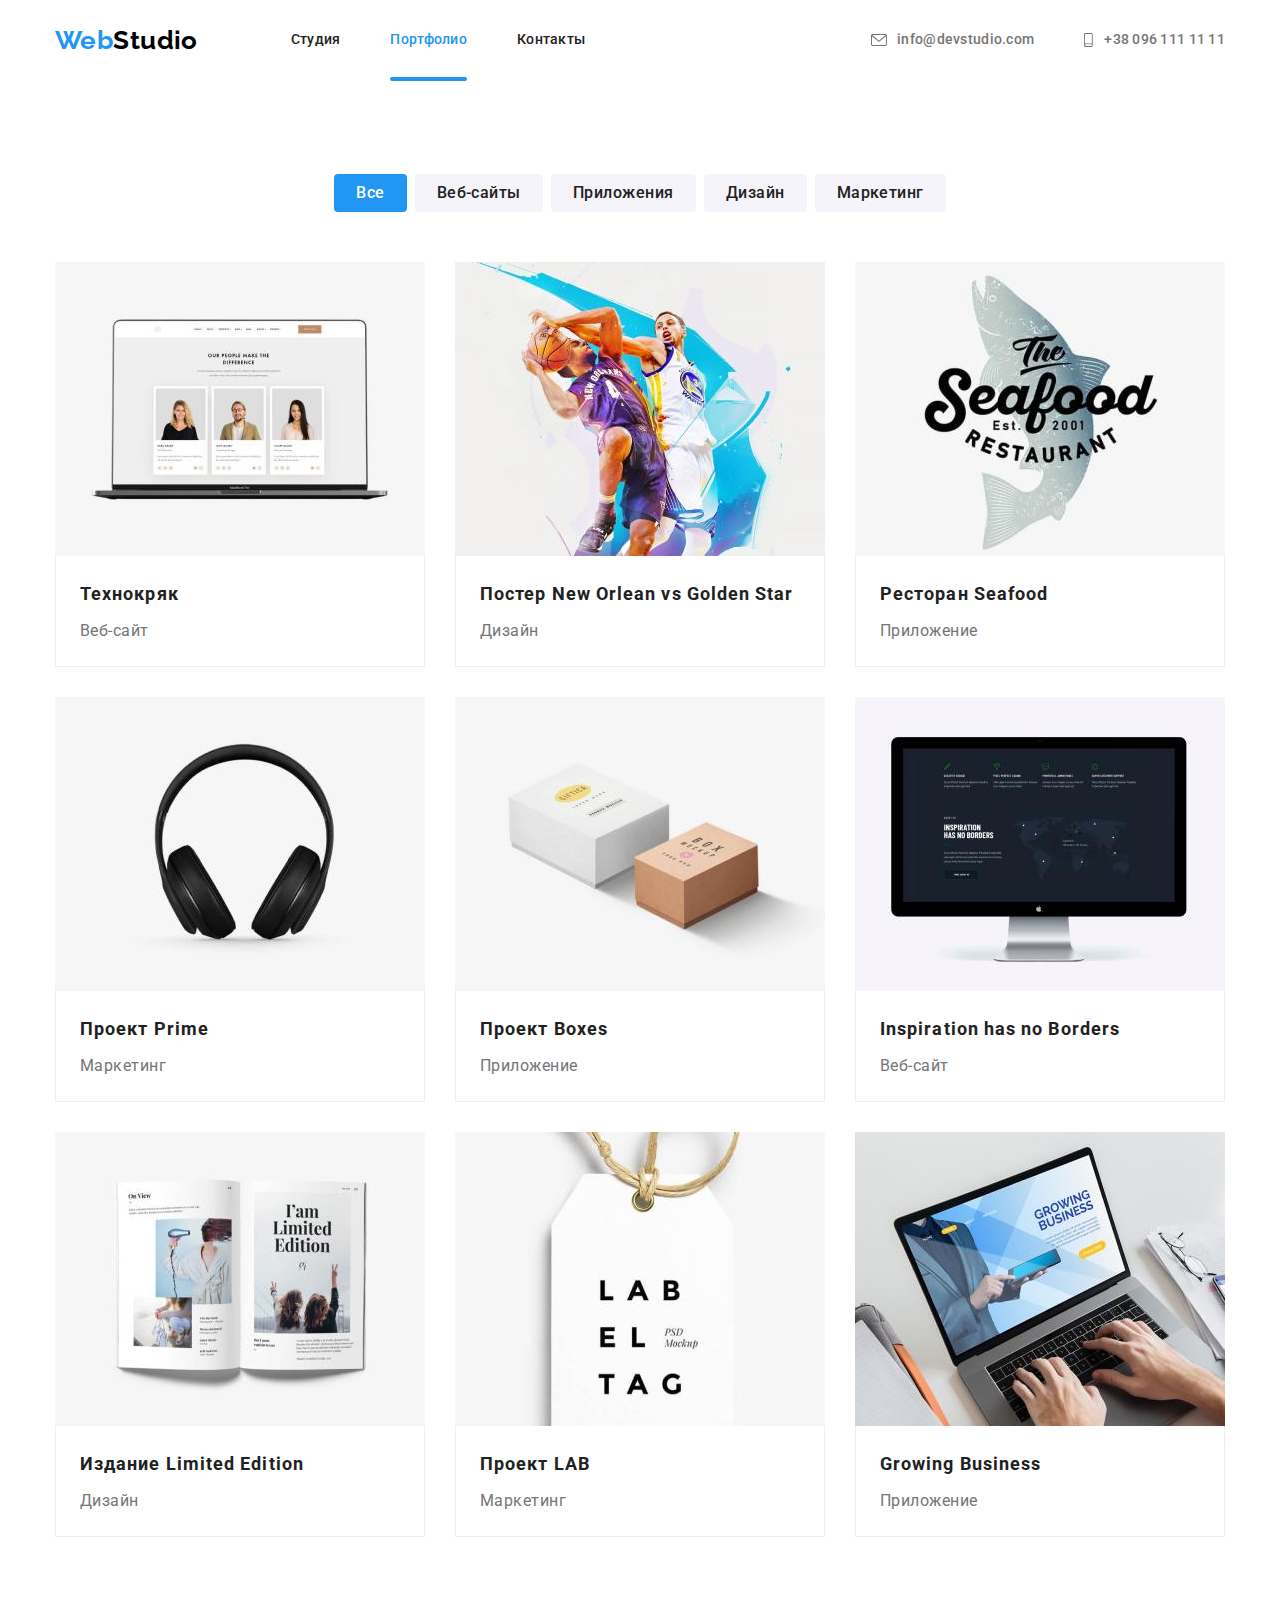
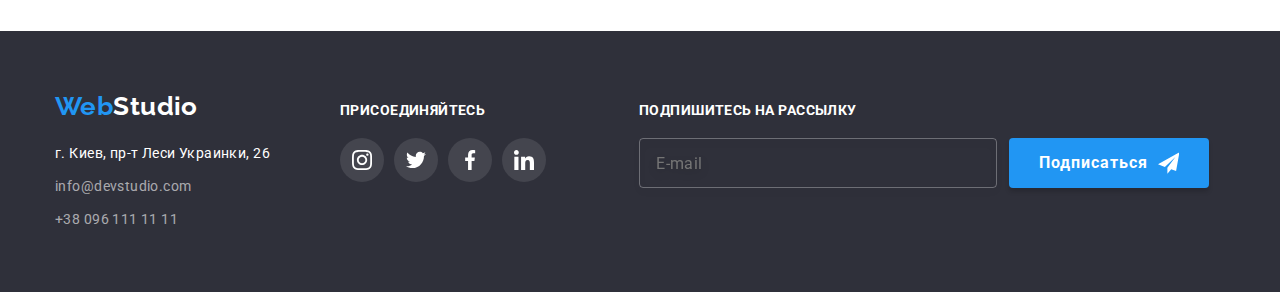
==== commit 775ffea4: "Рефакторинг CSS в SASS" ====
--- a/portfolio.html
+++ b/portfolio.html
@@ -16,7 +16,7 @@
         <div class="header__container container">
             <nav class="site-nav">
                 <a href="./index.html" class="logo">Web<span class="logo__half">Studio</span></a>
-                <ul class="site-nav list">
+                <ul class="site-nav">
                     <li class="site-nav__item">
                         <a href="./index.html" class="site-nav__link">Студия</a>
                     </li>
@@ -29,7 +29,7 @@
     
                 </ul>
             </nav>
-            <ul class="header-contact list">
+            <ul class="header-contact">
                 <li class="header-contact__item">
                     <a href="mailto:info@devstudio.com" class="header-contact__link">
                         <svg class="header-contact__icon" style="width: 16px; height: 12px;">
@@ -49,9 +49,9 @@
         <main>
             <section class="portfolio section">
                 <div class="container">
-                <h1 class="portfolio__title-visually-hidden">Портфолио</h1>
+                <h1 class="visually-hidden">Портфолио</h1>
                 <!--фильтр-->
-                <ul class="filter list">
+                <ul class="filter">
                     <li class="filter__item"><button type="button" class="filter__button filter__button--curent">Все</button></li>
                     <li class="filter__item"><button type="button" class="filter__button">Веб-сайты</button></li>
                     <li class="filter__item"><button type="button" class="filter__button">Приложения</button></li>
@@ -60,7 +60,7 @@
                 </ul>
 
                 <!--портфолио-->
-                <ul class="project list">
+                <ul class="project">
                     <li class="project__item">
                         <a href="#" class="project__link">
                             <div class="project__thumb">
@@ -212,7 +212,7 @@
                 <address>
                     <p class="footer__location">г. Киев, пр-т Леси Украинки, 26</p>
     
-                    <ul class="footer__adress list">
+                    <ul class="footer__adress">
                         <li class="footer__item"><a href="mailto:info@devstudio.com"
                                 class="footer__contact">info@devstudio.com</a></li>
                         <li class="footer__item"><a href="tel:+380961111111" class="footer__contact">+38 096 111 11 11</a>
@@ -223,33 +223,33 @@
             </div>
     
     
-            <div class="join">
+            <div class="footer-social-container">
                 <h3 class="footer-subtitle">присоединяйтесь</h3>
-                <ul class="social-networks join__social-networks list">
-                    <li class="social-networks__item">
-                        <a href="#" class="social-networks__link social-networks__link--bg">
-                            <svg class="social-networks__icon social-networks__icon--color">
+                <ul class="footer-social">
+                    <li class="footer-social__item">
+                        <a href="#" class="footer-social__link">
+                            <svg class="footer-social__icon">
                                 <use href="./images/symbol-defs.svg#icon-instagram"></use>
                             </svg>
                         </a>
                     </li>
-                    <li class="social-networks__item">
-                        <a href="#" class="social-networks__link social-networks__link--bg">
-                            <svg class="social-networks__icon social-networks__icon--color">
+                    <li class="footer-social__item">
+                        <a href="#" class="footer-social__link">
+                            <svg class="footer-social__icon">
                                 <use href="./images/symbol-defs.svg#icon-twitter"></use>
                             </svg>
                         </a>
                     </li>
-                    <li class="social-networks__item">
-                        <a href="#" class="social-networks__link social-networks__link--bg">
-                            <svg class="social-networks__icon social-networks__icon--color">
+                    <li class="footer-social__item">
+                        <a href="#" class="footer-social__link">
+                            <svg class="footer-social__icon">
                                 <use href="./images/symbol-defs.svg#icon-facebook"></use>
                             </svg>
                         </a>
                     </li>
-                    <li class="social-networks__item">
-                        <a href="#" class="social-networks__link social-networks__link--bg">
-                            <svg class="social-networks__icon social-networks__icon--color">
+                    <li class="footer-social__item">
+                        <a href="#" class="footer-social__link">
+                            <svg class="footer-social__icon">
                                 <use href="./images/symbol-defs.svg#icon-linkedin"></use>
                             </svg>
                         </a>
--- a/css/main.min.css
+++ b/css/main.min.css
@@ -1,2 +1,2 @@
-body{font-family:"Roboto",sans-serif;background-color:var(--primary-bgc);color:var(--primary-text-color);font-size:14px;letter-spacing:0.03em}h1,h2,h3,h4,h5,h6,ul,p{margin:0;padding:0}img{display:block;max-width:100%}.container{margin-left:auto;margin-right:auto;padding-left:15px;padding-right:15px;width:1200px}.section{padding-bottom:94px;padding-top:94px}.list{list-style:none}.logo{margin-right:93px;font-family:"Raleway",sans-serif;font-weight:700;font-size:26px;line-height:1.19;color:#2196f3;text-decoration:none}.logo__half{color:#000}.logo--footer{display:inline-block;margin-bottom:20px;margin-right:0px}.footer__logo-half{color:#fff}.header__container{display:-webkit-box;display:-ms-flexbox;display:flex;-webkit-box-align:center;-ms-flex-align:center;align-items:center}.site-nav{display:-webkit-box;display:-ms-flexbox;display:flex;-webkit-box-align:center;-ms-flex-align:center;align-items:center}.site-nav__link{display:block;padding:32px 0;color:#212121;text-decoration:none;font-weight:500;font-size:14px;line-height:1.14;letter-spacing:0.02em;-webkit-transition:color 250ms cubic-bezier(0.4, 0, 0.2, 1);transition:color 250ms cubic-bezier(0.4, 0, 0.2, 1)}.site-nav__item:not(:last-child){margin-right:50px}.site-nav__link:hover,.site-nav__link:focus{color:#2196f3}.site-nav__link--curent{position:relative;color:#2196f3}.site-nav__link--curent::after{position:absolute;bottom:-1px;display:block;content:"";width:100%;height:4px;background-color:#2196f3;border-radius:2px}.header-contact{display:-webkit-box;display:-ms-flexbox;display:flex;margin-left:auto}.header-contact__link{display:-webkit-box;display:-ms-flexbox;display:flex;-webkit-box-align:center;-ms-flex-align:center;align-items:center;color:#757575;text-decoration:none;font-weight:500;font-size:14px;line-height:1.14;letter-spacing:0.02em;-webkit-transition:color 250ms cubic-bezier(0.4, 0, 0.2, 1);transition:color 250ms cubic-bezier(0.4, 0, 0.2, 1)}.header-contact__link:hover,.header-contact__link:focus{color:#2196f3}.header-contact__item:first-child{margin-right:50px}.header-contact__icon{fill:#757575;margin-right:10px;-webkit-transition:fill 250ms cubic-bezier(0.4, 0, 0.2, 1);transition:fill 250ms cubic-bezier(0.4, 0, 0.2, 1)}.header-contact__link:hover .header-contact__icon{fill:#2196f3}
+body{font-family:"Roboto",sans-serif;background-color:#fff;color:#757575;font-size:14px;letter-spacing:0.03em}h1,h2,h3,h4,h5,h6,ul,p{margin:0;padding:0}img{display:block;max-width:100%}ul{list-style:none}.container{margin-left:auto;margin-right:auto;padding-left:15px;padding-right:15px;width:1200px}.section{padding-bottom:94px;padding-top:94px}.section-title{margin:0 auto;margin-bottom:50px;font-weight:700;font-size:36px;line-height:1.17;text-align:center;letter-spacing:0.03em;color:#212121}.visually-hidden{position:absolute;width:1px;height:1px;margin:-1px;border:0;padding:0;white-space:nowrap;-webkit-clip-path:inset(100%);clip-path:inset(100%);clip:rect(0 0 0 0);overflow:hidden}.button,.subscription__button,.main-form__btn{padding:10px 32px;color:#fff;background-color:#2196f3;font-family:"Roboto", sans-serif;font-weight:700;font-size:16px;line-height:1.88;letter-spacing:0.06em;border-color:transparent;border-radius:4px;-webkit-box-shadow:0px 4px 4px rgba(0,0,0,0.15);box-shadow:0px 4px 4px rgba(0,0,0,0.15);cursor:pointer;-webkit-transition:bacground-color 250ms cubic-bezier(0.4, 0, 0.2, 1);transition:bacground-color 250ms cubic-bezier(0.4, 0, 0.2, 1)}.button:hover,.subscription__button:hover,.main-form__btn:hover,.button:focus,.subscription__button:focus,.main-form__btn:focus{background-color:#188ce8;-webkit-box-sizing:border-box;box-sizing:border-box;-webkit-box-shadow:0px 4px 4px rgba(0,0,0,0.15);box-shadow:0px 4px 4px rgba(0,0,0,0.15);border-radius:4px}.logo{margin-right:93px;font-family:"Raleway",sans-serif;font-weight:700;font-size:26px;line-height:1.19;color:#2196f3;text-decoration:none}.logo__half{color:#000}.logo--footer{display:inline-block;margin-bottom:20px;margin-right:0px}.footer__logo-half{color:#fff}.header__container{display:-webkit-box;display:-ms-flexbox;display:flex;-webkit-box-align:center;-ms-flex-align:center;align-items:center}.site-nav{display:-webkit-box;display:-ms-flexbox;display:flex;-webkit-box-align:center;-ms-flex-align:center;align-items:center}.site-nav__link{display:block;padding:32px 0;color:#212121;text-decoration:none;font-weight:500;font-size:14px;line-height:1.14;letter-spacing:0.02em;-webkit-transition:color 250ms cubic-bezier(0.4, 0, 0.2, 1);transition:color 250ms cubic-bezier(0.4, 0, 0.2, 1)}.site-nav__link:hover,.site-nav__link:focus{color:#2196f3}.site-nav__item:not(:last-child){margin-right:50px}.site-nav__link--curent{position:relative;color:#2196f3}.site-nav__link--curent::after{position:absolute;bottom:-1px;display:block;content:"";width:100%;height:4px;background-color:#2196f3;border-radius:2px}.header-contact{display:-webkit-box;display:-ms-flexbox;display:flex;margin-left:auto}.header-contact__link{display:-webkit-box;display:-ms-flexbox;display:flex;-webkit-box-align:center;-ms-flex-align:center;align-items:center;color:#757575;text-decoration:none;font-weight:500;font-size:14px;line-height:1.14;letter-spacing:0.02em;-webkit-transition:color 250ms cubic-bezier(0.4, 0, 0.2, 1);transition:color 250ms cubic-bezier(0.4, 0, 0.2, 1)}.header-contact__link:hover,.header-contact__link:focus{color:#2196f3}.header-contact__item:first-child{margin-right:50px}.header-contact__icon{fill:#757575;margin-right:10px;-webkit-transition:fill 250ms cubic-bezier(0.4, 0, 0.2, 1);transition:fill 250ms cubic-bezier(0.4, 0, 0.2, 1)}.header-contact__link:hover .header-contact__icon{fill:#2196f3}.section.hero{background-color:#2f303a;padding:200px 0;text-align:center;margin:0 auto;background-image:-webkit-gradient(linear, left top, right top, from(rgba(47,48,58,0.4)), to(rgba(47,48,58,0.4))),url(../images/hero_image.jpg);background-image:linear-gradient(to right, rgba(47,48,58,0.4), rgba(47,48,58,0.4)),url(../images/hero_image.jpg);background-repeat:no-repeat;background-position:center;max-width:1600px}.hero__title{margin:0 auto;max-width:696px;margin-bottom:30px;color:#fff;font-weight:900;font-size:44px;line-height:1.36;letter-spacing:0.06em;text-transform:uppercase}.features{padding-bottom:0}.features__list{display:-webkit-box;display:-ms-flexbox;display:flex;-ms-flex-wrap:wrap;flex-wrap:wrap;margin-left:calc(-1 * 30px)}.features__image{display:-webkit-box;display:-ms-flexbox;display:flex;height:120px;-webkit-box-align:center;-ms-flex-align:center;align-items:center;-webkit-box-pack:center;-ms-flex-pack:center;justify-content:center;margin-bottom:30px;background-color:#f5f4fa;border-radius:4px}.features__icon{width:70px;height:70px}.features__item{margin-left:30px;-ms-flex-preferred-size:calc((100% - 4 * 30px) / 4);flex-basis:calc((100% - 4 * 30px) / 4)}.features__title{margin-bottom:10px;font-weight:700;font-size:14px;line-height:1.14;text-transform:uppercase;color:#212121}.features__text{font-weight:400;line-height:1.71}.business__list{display:-webkit-box;display:-ms-flexbox;display:flex;-ms-flex-wrap:wrap;flex-wrap:wrap;margin-left:-30px}.business__item{position:relative;margin-left:30px;-ms-flex-preferred-size:calc((100% - 3 * 30px) / 3);flex-basis:calc((100% - 3 * 30px) / 3)}.business__title{position:absolute;bottom:0px;width:100%;padding:27px 0px;font-weight:700;font-size:14px;line-height:1.14;text-align:center;letter-spacing:0.03em;text-transform:uppercase;color:#fff;background:rgba(47,48,58,0.8)}.team{background:#f5f4fa}.team__list{display:-webkit-box;display:-ms-flexbox;display:flex;-ms-flex-wrap:wrap;flex-wrap:wrap;margin-left:-30px}.team__item{margin-left:30px;-ms-flex-preferred-size:calc((100% - 30px * 4) / 4);flex-basis:calc((100% - 30px * 4) / 4);background:#fff;-webkit-box-shadow:0px 1px 3px rgba(0,0,0,0.12),0px 1px 1px rgba(0,0,0,0.14),0px 2px 1px rgba(0,0,0,0.2);box-shadow:0px 1px 3px rgba(0,0,0,0.12),0px 1px 1px rgba(0,0,0,0.14),0px 2px 1px rgba(0,0,0,0.2);border-radius:0px 0px 4px 4px}.team__name{margin-bottom:10px;font-weight:500;font-size:16px;line-height:1.19;text-align:center;letter-spacing:0.03em;color:#212121}.team__position{font-size:16px;line-height:1.19;text-align:center}.team__discription{padding:30px 32px 30px 32px;text-align:center;-webkit-box-sizing:border-box;box-sizing:border-box;-webkit-box-align:center;-ms-flex-align:center;align-items:center}.social-networks,.footer-social{display:-webkit-box;display:-ms-flexbox;display:flex;margin-top:16px;margin-left:0px;-webkit-box-pack:justify;-ms-flex-pack:justify;justify-content:space-between}.social-networks__item:not(:last-child),.footer-social__item:not(:last-child){margin-right:10px}.social-networks__link,.footer-social__link{display:-webkit-box;display:-ms-flexbox;display:flex;-webkit-box-align:center;-ms-flex-align:center;align-items:center;-webkit-box-pack:center;-ms-flex-pack:center;justify-content:center;width:44px;height:44px;background-color:#fff;border-radius:50%;-webkit-transition:background-color 250ms cubic-bezier(0.4, 0, 0.2, 1);transition:background-color 250ms cubic-bezier(0.4, 0, 0.2, 1)}.social-networks__link:hover,.footer-social__link:hover,.social-networks__link:focus,.footer-social__link:focus{background-color:#2196f3}.social-networks__icon,.footer-social__icon{width:20px;height:20px;fill:#afb1b8;-webkit-transition:fill 250ms cubic-bezier(0.4, 0, 0.2, 1);transition:fill 250ms cubic-bezier(0.4, 0, 0.2, 1)}.social-networks__link:hover .social-networks__icon,.footer-social__link:hover .social-networks__icon,.social-networks__link:hover .footer-social__icon,.footer-social__link:hover .footer-social__icon,.social-networks__link:focus .social-networks__icon,.footer-social__link:focus .social-networks__icon,.social-networks__link:focus .footer-social__icon,.footer-social__link:focus .footer-social__icon{fill:#fff}.regular-customers__list{display:-webkit-box;display:-ms-flexbox;display:flex;-ms-flex-wrap:wrap;flex-wrap:wrap;margin-left:-30px}.regular-customers__item{margin-left:30px;-ms-flex-preferred-size:calc((100% - 30px * 6) / 6);flex-basis:calc((100% - 30px * 6) / 6)}.regular-customers__link{display:-webkit-box;display:-ms-flexbox;display:flex;-webkit-box-align:center;-ms-flex-align:center;align-items:center;-webkit-box-pack:center;-ms-flex-pack:center;justify-content:center;width:170px;height:92px;border:solid 1px #afb1b8;border-radius:4px;-webkit-transition:border 250ms cubic-bezier(0.4, 0, 0.2, 1);transition:border 250ms cubic-bezier(0.4, 0, 0.2, 1)}.regular-customers__link:hover,.regular-customers__link:focus{border:solid 1px #2196f3}.regular-customers__logo{width:106px;height:60px;fill:#afb1b8;-webkit-box-sizing:border-box;box-sizing:border-box;-webkit-transition:fill 250ms cubic-bezier(0.4, 0, 0.2, 1);transition:fill 250ms cubic-bezier(0.4, 0, 0.2, 1)}.regular-customers__link:hover .regular-customers__logo,.regular-customers__link:focus .regular-customers__logo{fill:#2196f3}.footer{background:#2f303a;padding:60px 0}.footer__location{font-style:normal;line-height:1.71;color:#fff;margin-bottom:9px}.footer__contact{font-style:normal;line-height:1.71;text-decoration:none;color:rgba(255,255,255,0.6);-webkit-transition:color 250ms cubic-bezier(0.4, 0, 0.2, 1);transition:color 250ms cubic-bezier(0.4, 0, 0.2, 1)}.footer__contact:hover,.footer__contact:focus{color:#2196f3}.footer__item:first-child{margin-bottom:9px}.footer__display{display:-webkit-box;display:-ms-flexbox;display:flex;-webkit-box-align:baseline;-ms-flex-align:baseline;align-items:baseline}.footer-social-container{margin-left:70px}.footer-subtitle{margin-bottom:20px;font-weight:700;font-size:14px;line-height:16px;letter-spacing:0.03em;text-transform:uppercase;color:#fff}.footer-social__link{background-color:rgba(255,255,255,0.1)}.footer-social__icon{fill:#fff}.subscription{margin-left:93px}.subscription__form{display:-webkit-box;display:-ms-flexbox;display:flex}.subscription__email{display:-webkit-box;display:-ms-flexbox;display:flex;-webkit-box-align:center;-ms-flex-align:center;align-items:center;width:358px;height:50px;padding-left:16px;font-size:16px;line-height:1.25;letter-spacing:0.03em;color:rgba(255,255,255,0.6);border:1px solid rgba(255,255,255,0.3);-webkit-box-sizing:border-box;box-sizing:border-box;-webkit-filter:drop-shadow(0px 4px 4px rgba(0,0,0,0.15));filter:drop-shadow(0px 4px 4px rgba(0,0,0,0.15));border-radius:4px;background:transparent;-webkit-transition:border-color 250ms cubic-bezier(0.4, 0, 0.2, 1);transition:border-color 250ms cubic-bezier(0.4, 0, 0.2, 1)}.subscription__email:focus-within{outline:none;border-color:#2196f3}.subscription__button{display:-webkit-box;display:-ms-flexbox;display:flex;-webkit-box-align:center;-ms-flex-align:center;align-items:center;-webkit-box-pack:center;-ms-flex-pack:center;justify-content:center;padding:10px 28px;width:200px;height:50px;margin-left:12px}.subscription__icon{fill:#fff;margin-left:10px}.backdrop{position:fixed;top:0;left:0;width:100%;height:100%;background:rgba(0,0,0,0.2);-webkit-transition:opacity 250ms cubic-bezier(0.4, 0, 0.2, 1),visibility 250ms cubic-bezier(0.4, 0, 0.2, 1);transition:opacity 250ms cubic-bezier(0.4, 0, 0.2, 1),visibility 250ms cubic-bezier(0.4, 0, 0.2, 1);opacity:1}.backdrop.is-hidden{opacity:0;pointer-events:none;visibility:hidden}.modal{display:block;position:absolute;top:50%;left:50%;min-height:581px;min-width:528px;background:#fff;-webkit-box-shadow:0px 1px 3px rgba(0,0,0,0.12),0px 1px 1px rgba(0,0,0,0.14),0px 2px 1px rgba(0,0,0,0.2);box-shadow:0px 1px 3px rgba(0,0,0,0.12),0px 1px 1px rgba(0,0,0,0.14),0px 2px 1px rgba(0,0,0,0.2);border-radius:4px;-webkit-transition:-webkit-transform 250ms cubic-bezier(0.4, 0, 0.2, 1);transition:-webkit-transform 250ms cubic-bezier(0.4, 0, 0.2, 1);transition:transform 250ms cubic-bezier(0.4, 0, 0.2, 1);transition:transform 250ms cubic-bezier(0.4, 0, 0.2, 1), -webkit-transform 250ms cubic-bezier(0.4, 0, 0.2, 1);-webkit-transform:translate(-50%, -50%) scale(1);transform:translate(-50%, -50%) scale(1)}.backdrop.is-hidden .modal{-webkit-transform:translate(-50%, -50%) scale(1.1);transform:translate(-50%, -50%) scale(1.1);display:block;position:absolute;top:50%;left:50%}.close-button{position:absolute;top:8px;right:8px;display:-webkit-box;display:-ms-flexbox;display:flex;width:30px;height:30px;-webkit-box-align:center;-ms-flex-align:center;align-items:center;-webkit-box-pack:center;-ms-flex-pack:center;justify-content:center;background:#fff;border:1px solid rgba(0,0,0,0.1);border-radius:50%;cursor:pointer}.close-button__image{width:18px;height:18px;fill:#000;-webkit-transition:fill 250ms cubic-bezier(0.4, 0, 0.2, 1);transition:fill 250ms cubic-bezier(0.4, 0, 0.2, 1)}.close-button__image:hover,.close-button__image:focus{fill:#2196f3}.main-form{padding:40px}.main-form__title{display:inline-block;margin-bottom:12px;font-size:700;font-size:20px;line-height:1.15;-webkit-box-align:center;-ms-flex-align:center;align-items:center;vertical-align:Top;letter-spacing:0.03em;color:#212121}.input{position:relative;display:-webkit-box;display:-ms-flexbox;display:flex;-webkit-box-orient:vertical;-webkit-box-direction:normal;-ms-flex-direction:column;flex-direction:column}.input:not(:last-child){margin-bottom:10px}.input__field{width:448px;height:40px;-webkit-box-sizing:border-box;box-sizing:border-box;padding:12px 12px 12px 42px;margin-top:4px;font-size:16px;line-height:1.16;letter-spacing:0.01em;border:1px solid rgba(33,33,33,0.2);border-radius:4px;cursor:pointer;-webkit-transition:border-color 250ms cubic-bezier(0.4, 0, 0.2, 1);transition:border-color 250ms cubic-bezier(0.4, 0, 0.2, 1)}.input__field:focus-within{border-color:#2196f3;outline:none}.input__lable{display:-webkit-box;display:-ms-flexbox;display:flex;-webkit-box-orient:vertical;-webkit-box-direction:normal;-ms-flex-direction:column;flex-direction:column;margin-left:0;margin-right:0;font-size:12px;line-height:1.17;letter-spacing:0.01em;color:#757575}.input__icon{position:absolute;display:-webkit-box;display:-ms-flexbox;display:flex;width:18px;height:18px;-webkit-box-pack:baseline;-ms-flex-pack:baseline;justify-content:baseline;-webkit-box-align:baseline;-ms-flex-align:baseline;align-items:baseline;left:12px;top:29px;fill:#212121;-webkit-transition:fill 250ms cubic-bezier(0.4, 0, 0.2, 1);transition:fill 250ms cubic-bezier(0.4, 0, 0.2, 1)}.input__lable:focus-within .input__icon{fill:#2196f3}.input__coment{-webkit-box-sizing:content-box;box-sizing:content-box;position:relative;resize:none;width:448px;height:120px;padding:12px 16px;margin-top:4px;font-size:12px;line-height:1.17;letter-spacing:0.01em;color:#757575;border:1px solid rgba(33,33,33,0.2);-webkit-box-sizing:border-box;box-sizing:border-box;border-radius:4px;-webkit-transition:border-color 250ms cubic-bezier(0.4, 0, 0.2, 1);transition:border-color 250ms cubic-bezier(0.4, 0, 0.2, 1)}.input__coment:focus-within{border-color:#2196f3;outline:none}.input__coment::-webkit-input-placeholder{font-size:14px;line-height:1.14;letter-spacing:0.01em;color:rgba(165,151,151,0.5)}.input__coment:-ms-input-placeholder{font-size:14px;line-height:1.14;letter-spacing:0.01em;color:rgba(165,151,151,0.5)}.input__coment::-ms-input-placeholder{font-size:14px;line-height:1.14;letter-spacing:0.01em;color:rgba(165,151,151,0.5)}.input__coment::placeholder{font-size:14px;line-height:1.14;letter-spacing:0.01em;color:rgba(165,151,151,0.5)}.check-box{display:-webkit-box;display:-ms-flexbox;display:flex;-webkit-box-pack:baseline;-ms-flex-pack:baseline;justify-content:baseline;-webkit-box-align:baseline;-ms-flex-align:baseline;align-items:baseline;margin-top:20px;margin-bottom:30px}.check-box__label{display:-webkit-box;display:-ms-flexbox;display:flex;-webkit-box-pack:center;-ms-flex-pack:center;justify-content:center;-webkit-box-align:center;-ms-flex-align:center;align-items:center;margin-left:auto;margin-right:auto;font-size:14px;line-height:1.71;letter-spacing:0.03em;color:#757575}.check-box__marck{width:16px;height:15px;margin-right:7px;-webkit-appearance:none;-moz-appearance:none;appearance:none}.check-box__image{width:16px;height:15px;margin-right:7px;fill:#fff;border:2px solid #212121;border-radius:2px;-webkit-transition:background-color 250ms cubic-bezier(0.4, 0, 0.2, 1),border-color 250ms cubic-bezier(0.4, 0, 0.2, 1);transition:background-color 250ms cubic-bezier(0.4, 0, 0.2, 1),border-color 250ms cubic-bezier(0.4, 0, 0.2, 1)}.check-box__marck:checked+.check-box__image{width:16px;height:15px;fill:#fff;border-color:#2196f3;background-color:#2196f3;background-origin:border-box}.check-box__text{font-size:14px;line-height:1.71;letter-spacing:0.03em;color:#757575}.check-box__link{font-size:14px;line-height:24px;letter-spacing:0.03em;color:#2196f3}.main-form__btn{display:-webkit-box;display:-ms-flexbox;display:flex;-webkit-box-align:center;-ms-flex-align:center;align-items:center;-webkit-box-pack:center;-ms-flex-pack:center;justify-content:center;padding:10px 28px;width:200px;height:50px;margin-left:auto;margin-right:auto}.filter{display:-webkit-box;display:-ms-flexbox;display:flex;-webkit-box-pack:center;-ms-flex-pack:center;justify-content:center;margin-bottom:50px}.filter__item:not(:last-child){margin-right:8px}.filter__button{padding:6px 22px;font-family:Roboto;font-weight:500;font-size:16px;line-height:1.63;text-align:center;letter-spacing:0.03em;border:none;border-radius:4px;color:#212121;background-color:#f5f4fa;cursor:pointer;-webkit-transition:color 250ms cubic-bezier(0.4, 0, 0.2, 1),background-color 250ms cubic-bezier(0.4, 0, 0.2, 1),-webkit-box-shadow 250ms cubic-bezier(0.4, 0, 0.2, 1);transition:color 250ms cubic-bezier(0.4, 0, 0.2, 1),background-color 250ms cubic-bezier(0.4, 0, 0.2, 1),-webkit-box-shadow 250ms cubic-bezier(0.4, 0, 0.2, 1);transition:color 250ms cubic-bezier(0.4, 0, 0.2, 1),background-color 250ms cubic-bezier(0.4, 0, 0.2, 1),box-shadow 250ms cubic-bezier(0.4, 0, 0.2, 1);transition:color 250ms cubic-bezier(0.4, 0, 0.2, 1),background-color 250ms cubic-bezier(0.4, 0, 0.2, 1),box-shadow 250ms cubic-bezier(0.4, 0, 0.2, 1),-webkit-box-shadow 250ms cubic-bezier(0.4, 0, 0.2, 1)}.filter__button:hover,.filter__button:focus{color:#fff;background-color:#2196f3;-webkit-box-shadow:0px 3px 1px rgba(0,0,0,0.1),0px 1px 2px rgba(0,0,0,0.08),0px 2px 2px rgba(0,0,0,0.12);box-shadow:0px 3px 1px rgba(0,0,0,0.1),0px 1px 2px rgba(0,0,0,0.08),0px 2px 2px rgba(0,0,0,0.12);border-radius:4px}.filter__button--curent{color:#fff;background-color:#2196f3}.project{display:-webkit-box;display:-ms-flexbox;display:flex;-ms-flex-wrap:wrap;flex-wrap:wrap;margin-left:-30px;margin-top:-30px}.project__item{margin-left:30px;margin-top:30px;-ms-flex-preferred-size:calc((100% - 30px * 3) / 3);flex-basis:calc((100% - 30px * 3) / 3);background-color:var(--primary-bgc)}.project__link{display:block;height:100%;font-family:Roboto;text-decoration:none;-webkit-transition:-webkit-box-shadow 250ms cubic-bezier(0.4, 0, 0.2, 1);transition:-webkit-box-shadow 250ms cubic-bezier(0.4, 0, 0.2, 1);transition:box-shadow 250ms cubic-bezier(0.4, 0, 0.2, 1);transition:box-shadow 250ms cubic-bezier(0.4, 0, 0.2, 1), -webkit-box-shadow 250ms cubic-bezier(0.4, 0, 0.2, 1)}.project__link:hover,.project__link:focus{display:block;-webkit-box-shadow:0px 1px 1px rgba(0,0,0,0.12),0px 4px 4px rgba(0,0,0,0.06),1px 4px 6px rgba(0,0,0,0.16);box-shadow:0px 1px 1px rgba(0,0,0,0.12),0px 4px 4px rgba(0,0,0,0.06),1px 4px 6px rgba(0,0,0,0.16)}.project__description{padding:20px 24px;border:solid 1px #eee;border-top:none}.project__title{margin-bottom:4px;font-weight:700;font-size:18px;line-height:2;letter-spacing:0.06em;color:#212121}.project__type{font-size:16px;line-height:1.88;letter-spacing:0.03em;color:#757575}.project__thumb{position:relative;overflow:hidden}.overlay{position:absolute;width:100%;height:100%;top:0%;left:0%;padding:63px 24px;font-size:18px;line-height:1.55;letter-spacing:0.03em;color:#fff;background:rgba(33,150,243,0.9);-webkit-transform:translateY(calc(100% + 1px));transform:translateY(calc(100% + 1px));-webkit-transition:-webkit-transform 250ms cubic-bezier(0.4, 0, 0.2, 1);transition:-webkit-transform 250ms cubic-bezier(0.4, 0, 0.2, 1);transition:transform 250ms cubic-bezier(0.4, 0, 0.2, 1);transition:transform 250ms cubic-bezier(0.4, 0, 0.2, 1), -webkit-transform 250ms cubic-bezier(0.4, 0, 0.2, 1)}.project__link:hover .overlay,.project__link:focus .overlay{-webkit-transform:translateY(0);transform:translateY(0)}
 /*# sourceMappingURL=main.min.css.map */